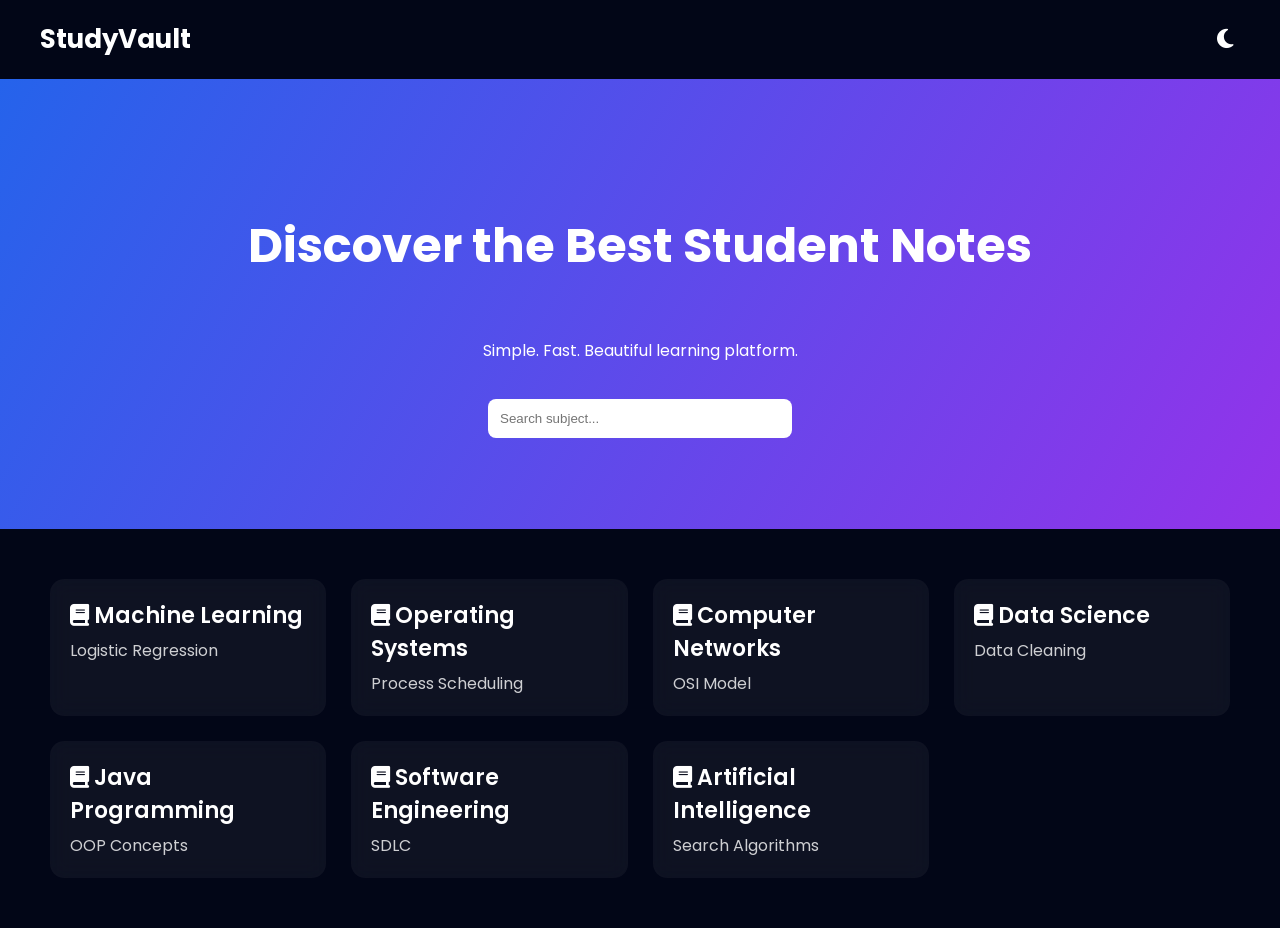
==== index.html @ 3c566587 "Add files via upload" ====
<!DOCTYPE html>
<html>

<head>

<title>StudyVault</title>

<link rel="stylesheet" href="style.css">

<link href="https://fonts.googleapis.com/css2?family=Poppins:wght@300;400;600;700&display=swap" rel="stylesheet">

<link rel="stylesheet" href="https://cdnjs.cloudflare.com/ajax/libs/font-awesome/6.5.0/css/all.min.css">

</head>

<body>

<div id="loader">
<div class="spinner"></div>
</div>

<header>

<div class="logo">StudyVault</div>

<button id="themeToggle">
<i class="fa-solid fa-moon"></i>
</button>

</header>

<section class="hero">

<h1>Discover the Best Student Notes</h1>

<p>Simple. Fast. Beautiful learning platform.</p>

<input type="text" id="searchInput" placeholder="Search subject..." onkeyup="searchNotes()">

</section>

<section class="notes-section">

<div id="notesContainer" class="notes-grid"></div>

</section>

<script src="script.js"></script>

</body>

</html>
---- style.css ----
body{

margin:0;
font-family:'Poppins',sans-serif;
background:#020617;
color:white;
transition:0.4s;

}

header{

display:flex;
justify-content:space-between;
align-items:center;
padding:20px 40px;

}

.logo{

font-size:26px;
font-weight:700;

}

#themeToggle{

background:none;
border:none;
color:white;
font-size:22px;
cursor:pointer;

}

.hero{

height:50vh;
display:flex;
flex-direction:column;
justify-content:center;
align-items:center;
text-align:center;

background:linear-gradient(120deg,#2563eb,#9333ea);

animation:gradientMove 8s infinite alternate;

}

@keyframes gradientMove{

0%{background-position:left}
100%{background-position:right}

}

.hero h1{

font-size:48px;

}

.hero input{

margin-top:20px;
padding:12px;
width:280px;
border:none;
border-radius:8px;

}

.notes-grid{

display:grid;
grid-template-columns:repeat(auto-fit,minmax(250px,1fr));
gap:25px;
padding:50px;

}

.note-card{

background:rgba(255,255,255,0.05);
padding:20px;
border-radius:14px;
backdrop-filter:blur(10px);
transition:0.4s;
opacity:0;
transform:translateY(40px);

}

.note-card.show{

opacity:1;
transform:translateY(0);

}

.note-card:hover{

transform:scale(1.05);
box-shadow:0 15px 40px rgba(0,0,0,0.6);

}

.note-subject{

font-size:22px;
font-weight:600;

}

.note-topic{

opacity:0.8;
margin-top:6px;

}

/* loader */

#loader{

position:fixed;
width:100%;
height:100%;
background:#020617;
display:flex;
justify-content:center;
align-items:center;
z-index:100;

}

.spinner{

width:50px;
height:50px;
border:6px solid #444;
border-top:6px solid white;
border-radius:50%;
animation:spin 1s linear infinite;

}

@keyframes spin{

0%{transform:rotate(0)}
100%{transform:rotate(360deg)}

}

/* light mode */

.light{

background:white;
color:black;

}
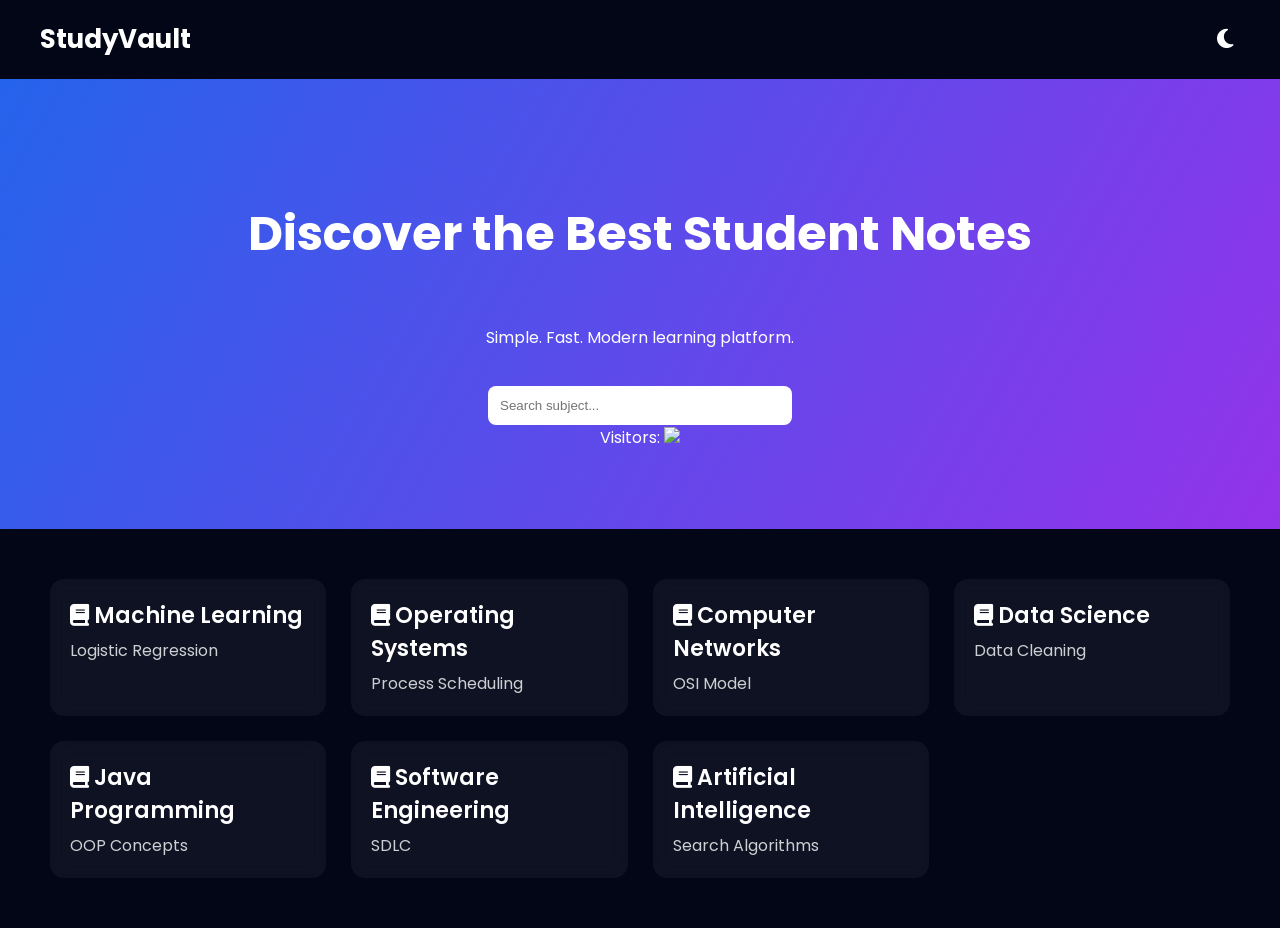
==== commit c6e427fc: "Update index.html" ====
--- a/index.html
+++ b/index.html
@@ -33,13 +33,18 @@
 
 <h1>Discover the Best Student Notes</h1>
 
-<p>Simple. Fast. Beautiful learning platform.</p>
+<p>Simple. Fast. Modern learning platform.</p>
 
 <input type="text" id="searchInput" placeholder="Search subject..." onkeyup="searchNotes()">
 
+<div class="visitor">
+Visitors:
+<img src="https://visitor-badge.laobi.icu/badge?page_id=studyvault">
+</div>
+
 </section>
 
-<section class="notes-section">
+<section>
 
 <div id="notesContainer" class="notes-grid"></div>
 
@@ -49,4 +54,4 @@
 
 </body>
 
-</html>+</html>
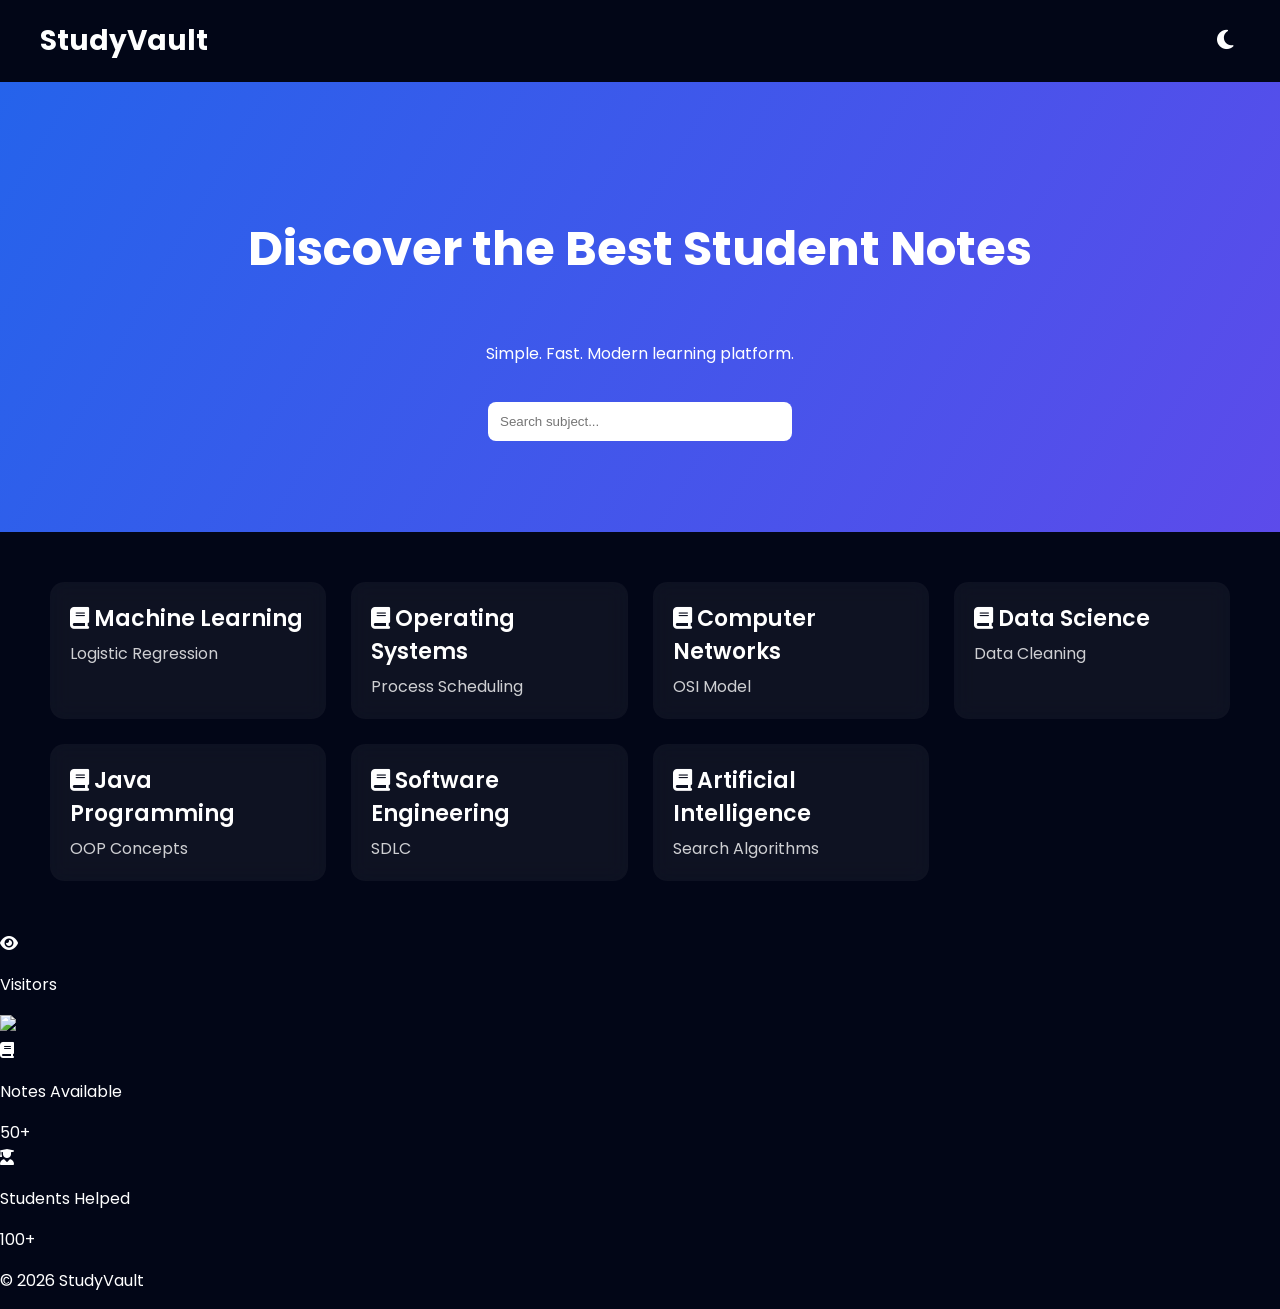
==== commit 0b274294: "Update index.html" ====
--- a/index.html
+++ b/index.html
@@ -37,11 +37,6 @@
 
 <input type="text" id="searchInput" placeholder="Search subject..." onkeyup="searchNotes()">
 
-<div class="visitor">
-Visitors:
-<img src="https://visitor-badge.laobi.icu/badge?page_id=studyvault">
-</div>
-
 </section>
 
 <section>
@@ -50,6 +45,36 @@
 
 </section>
 
+<footer class="footer">
+
+<div class="stats">
+
+<div class="stat">
+<i class="fa-solid fa-eye"></i>
+<p>Visitors</p>
+<img src="https://visitor-badge.laobi.icu/badge?page_id=studyvault">
+</div>
+
+<div class="stat">
+<i class="fa-solid fa-book"></i>
+<p>Notes Available</p>
+<span>50+</span>
+</div>
+
+<div class="stat">
+<i class="fa-solid fa-user-graduate"></i>
+<p>Students Helped</p>
+<span>100+</span>
+</div>
+
+</div>
+
+<p class="copyright">
+© 2026 StudyVault
+</p>
+
+</footer>
+
 <script src="script.js"></script>
 
 </body>
--- a/style.css
+++ b/style.css
@@ -19,7 +19,7 @@
 
 .logo{
 
-font-size:26px;
+font-size:28px;
 font-weight:700;
 
 }
@@ -44,8 +44,8 @@
 text-align:center;
 
 background:linear-gradient(120deg,#2563eb,#9333ea);
-
-animation:gradientMove 8s infinite alternate;
+background-size:200% 200%;
+animation:gradientMove 6s infinite alternate;
 
 }
 
@@ -69,6 +69,13 @@
 width:280px;
 border:none;
 border-radius:8px;
+
+}
+
+.visitor{
+
+margin-top:15px;
+font-size:18px;
 
 }
 
@@ -121,8 +128,6 @@
 
 }
 
-/* loader */
-
 #loader{
 
 position:fixed;
@@ -154,11 +159,9 @@
 
 }
 
-/* light mode */
-
 .light{
 
 background:white;
 color:black;
 
-}+}
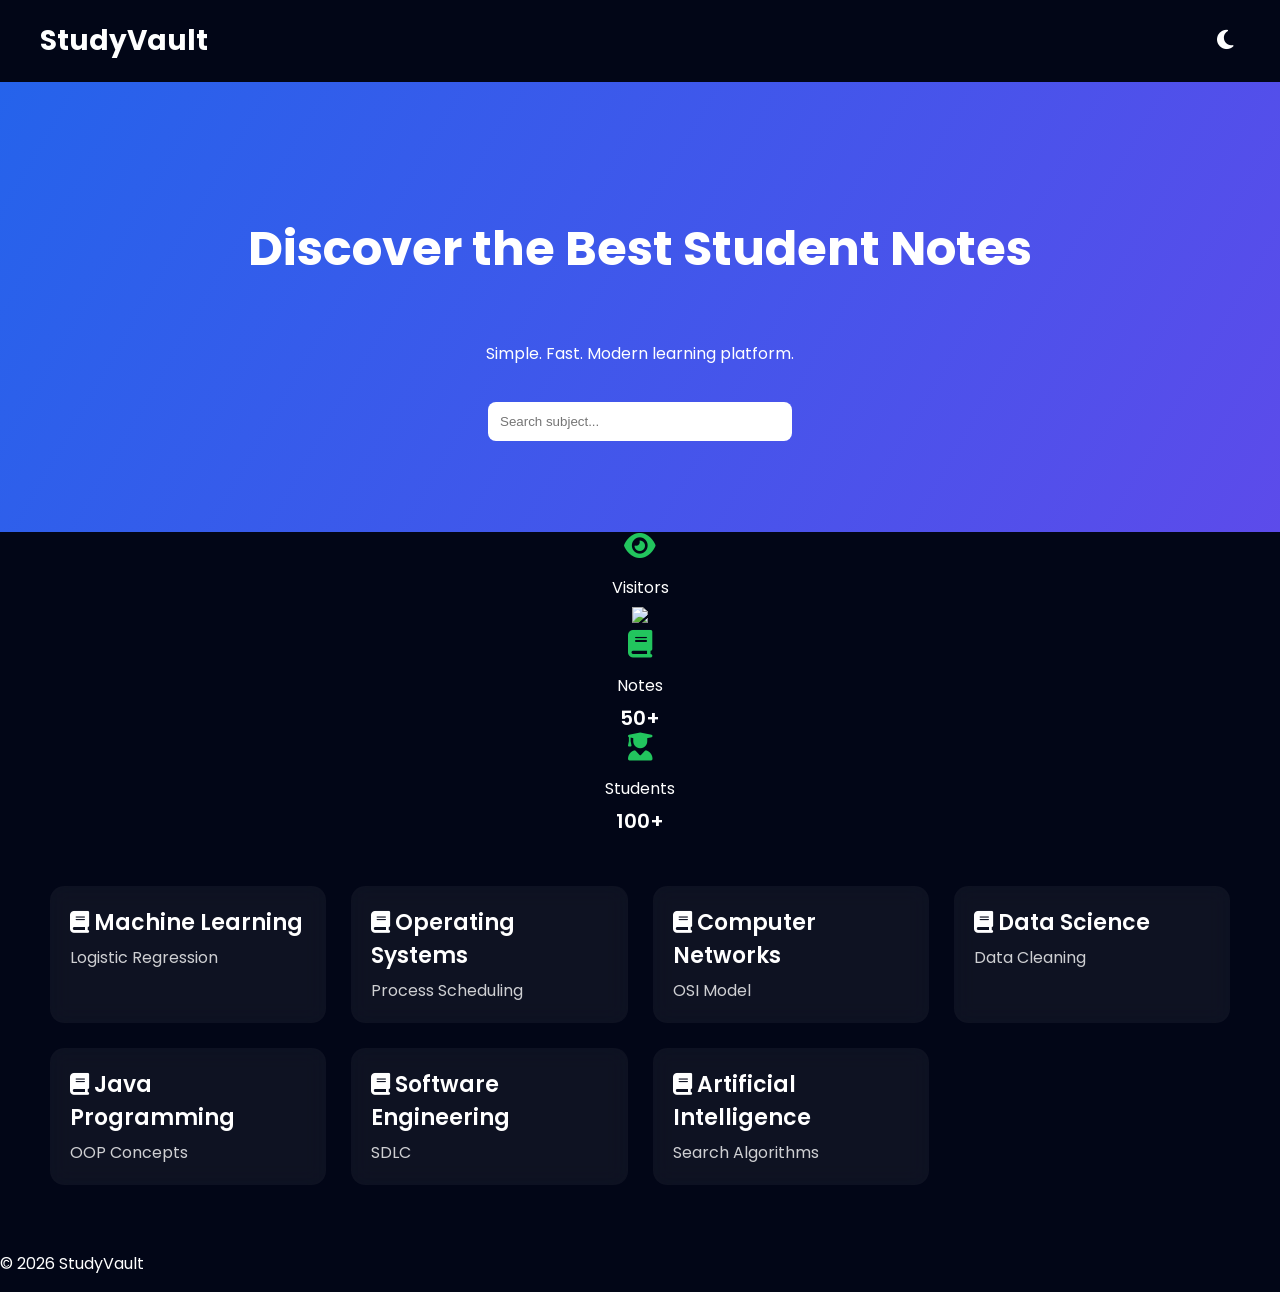
==== commit 388ca06b: "Update index.html" ====
--- a/index.html
+++ b/index.html
@@ -39,15 +39,7 @@
 
 </section>
 
-<section>
-
-<div id="notesContainer" class="notes-grid"></div>
-
-</section>
-
-<footer class="footer">
-
-<div class="stats">
+<section class="stats-bar">
 
 <div class="stat">
 <i class="fa-solid fa-eye"></i>
@@ -57,21 +49,27 @@
 
 <div class="stat">
 <i class="fa-solid fa-book"></i>
-<p>Notes Available</p>
+<p>Notes</p>
 <span>50+</span>
 </div>
 
 <div class="stat">
 <i class="fa-solid fa-user-graduate"></i>
-<p>Students Helped</p>
+<p>Students</p>
 <span>100+</span>
 </div>
 
-</div>
+</section>
 
-<p class="copyright">
-© 2026 StudyVault
-</p>
+<section>
+
+<div id="notesContainer" class="notes-grid"></div>
+
+</section>
+
+<footer>
+
+<p>© 2026 StudyVault</p>
 
 </footer>
 
--- a/style.css
+++ b/style.css
@@ -69,13 +69,6 @@
 width:280px;
 border:none;
 border-radius:8px;
-
-}
-
-.visitor{
-
-margin-top:15px;
-font-size:18px;
 
 }
 
@@ -128,6 +121,57 @@
 
 }
 
+.footer{
+
+background:#020617;
+padding:40px;
+text-align:center;
+
+}
+
+.stats{
+
+display:flex;
+justify-content:center;
+gap:60px;
+flex-wrap:wrap;
+
+}
+
+.stat{
+
+text-align:center;
+
+}
+
+.stat i{
+
+font-size:28px;
+margin-bottom:10px;
+color:#22c55e;
+
+}
+
+.stat p{
+
+margin:5px 0;
+
+}
+
+.stat span{
+
+font-size:20px;
+font-weight:600;
+
+}
+
+.copyright{
+
+margin-top:20px;
+opacity:0.7;
+
+}
+
 #loader{
 
 position:fixed;
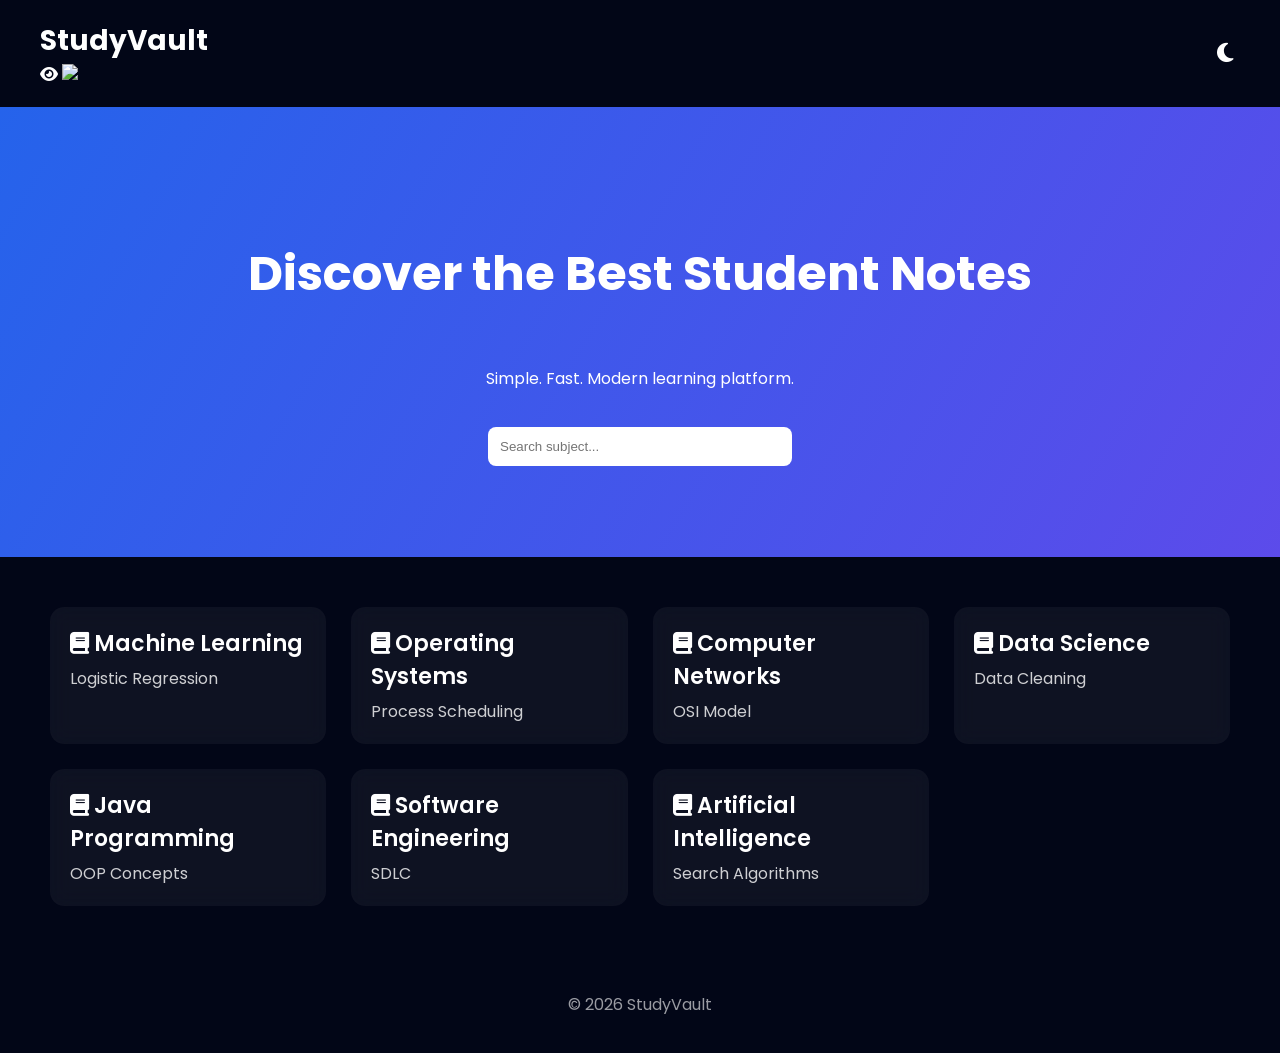
==== commit afe4a997: "Update index.html" ====
--- a/index.html
+++ b/index.html
@@ -21,7 +21,16 @@
 
 <header>
 
+<div class="nav-left">
+
 <div class="logo">StudyVault</div>
+
+<div class="visitor-count">
+<i class="fa-solid fa-eye"></i>
+<img src="https://visitor-badge.laobi.icu/badge?page_id=studyvault">
+</div>
+
+</div>
 
 <button id="themeToggle">
 <i class="fa-solid fa-moon"></i>
@@ -36,28 +45,6 @@
 <p>Simple. Fast. Modern learning platform.</p>
 
 <input type="text" id="searchInput" placeholder="Search subject..." onkeyup="searchNotes()">
-
-</section>
-
-<section class="stats-bar">
-
-<div class="stat">
-<i class="fa-solid fa-eye"></i>
-<p>Visitors</p>
-<img src="https://visitor-badge.laobi.icu/badge?page_id=studyvault">
-</div>
-
-<div class="stat">
-<i class="fa-solid fa-book"></i>
-<p>Notes</p>
-<span>50+</span>
-</div>
-
-<div class="stat">
-<i class="fa-solid fa-user-graduate"></i>
-<p>Students</p>
-<span>100+</span>
-</div>
 
 </section>
 
--- a/style.css
+++ b/style.css
@@ -69,6 +69,42 @@
 width:280px;
 border:none;
 border-radius:8px;
+
+}
+
+.stats-bar{
+
+display:flex;
+justify-content:center;
+gap:80px;
+padding:30px;
+background:#020617;
+
+}
+
+.stat{
+
+text-align:center;
+
+}
+
+.stat i{
+
+font-size:28px;
+color:#22c55e;
+
+}
+
+.stat p{
+
+margin:6px 0;
+
+}
+
+.stat span{
+
+font-size:20px;
+font-weight:600;
 
 }
 
@@ -121,54 +157,11 @@
 
 }
 
-.footer{
-
-background:#020617;
-padding:40px;
+footer{
+
 text-align:center;
-
-}
-
-.stats{
-
-display:flex;
-justify-content:center;
-gap:60px;
-flex-wrap:wrap;
-
-}
-
-.stat{
-
-text-align:center;
-
-}
-
-.stat i{
-
-font-size:28px;
-margin-bottom:10px;
-color:#22c55e;
-
-}
-
-.stat p{
-
-margin:5px 0;
-
-}
-
-.stat span{
-
-font-size:20px;
-font-weight:600;
-
-}
-
-.copyright{
-
-margin-top:20px;
-opacity:0.7;
+padding:20px;
+opacity:0.6;
 
 }
 
